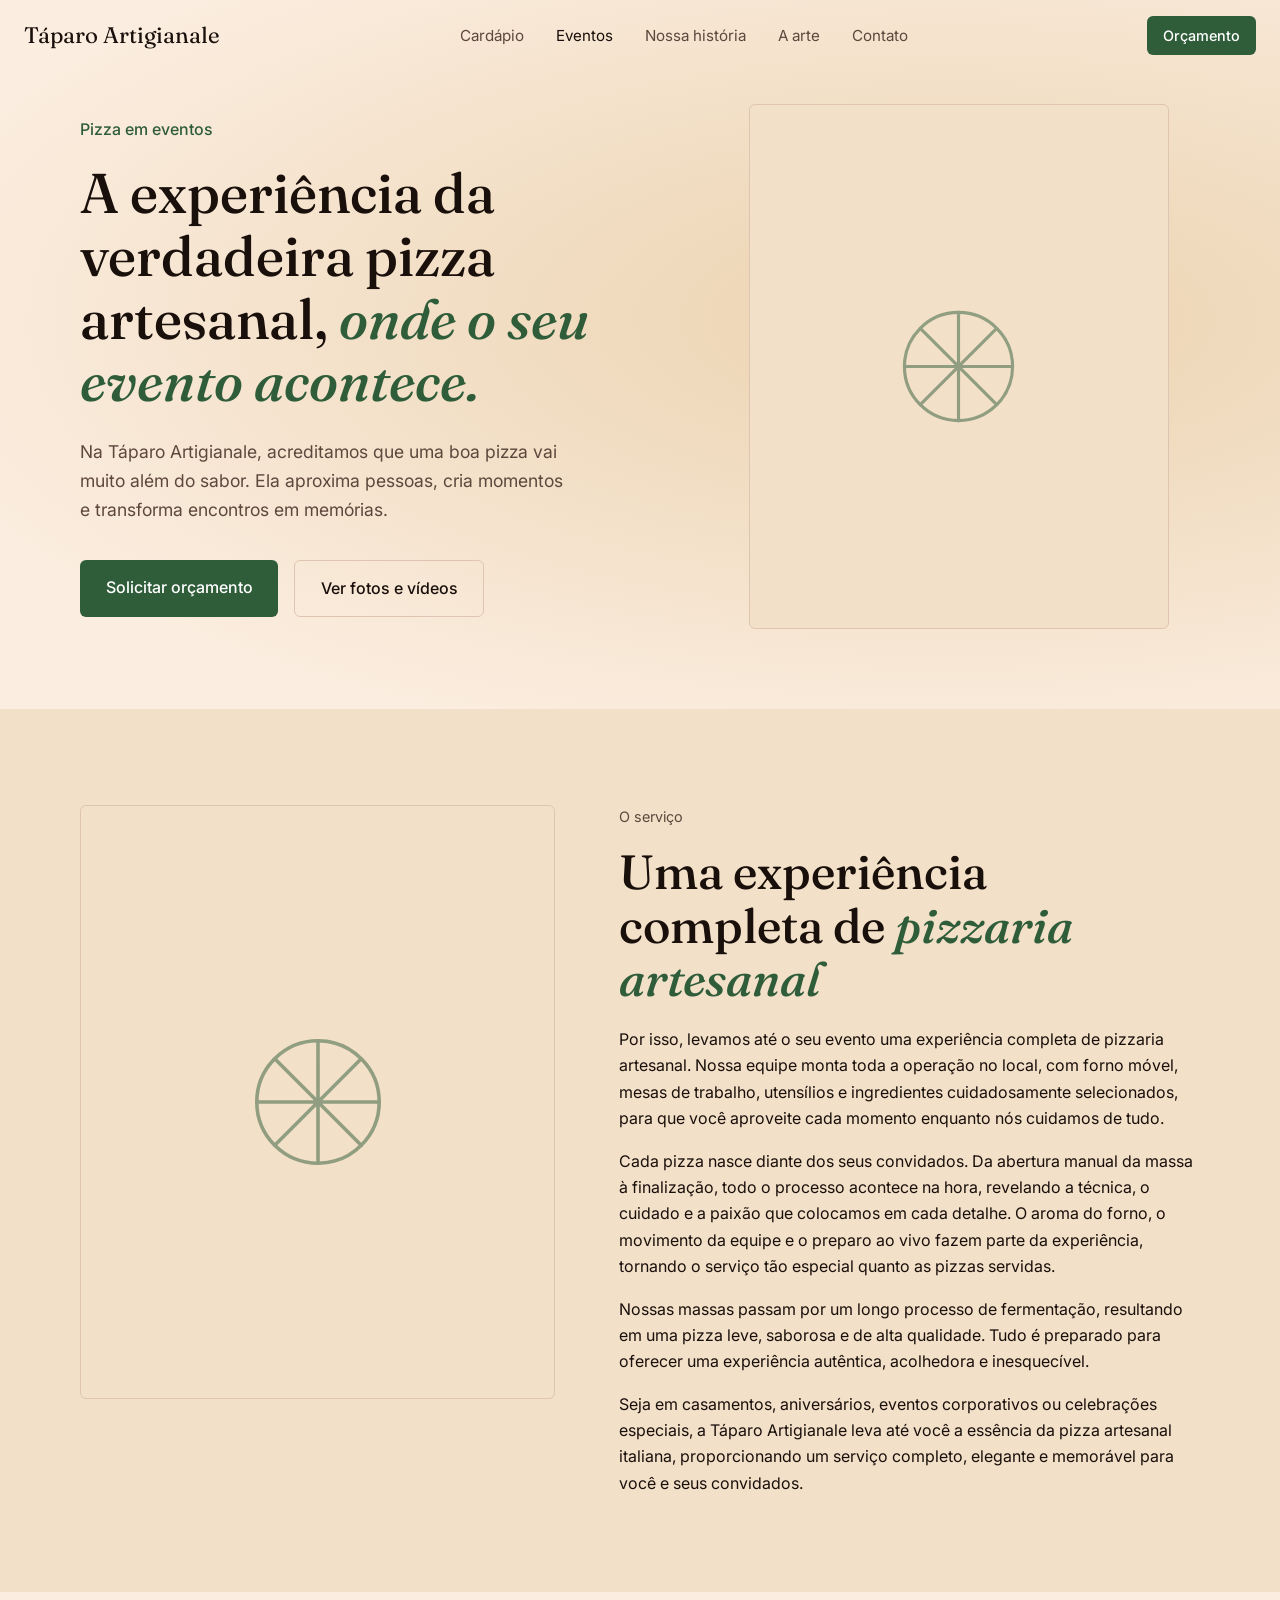
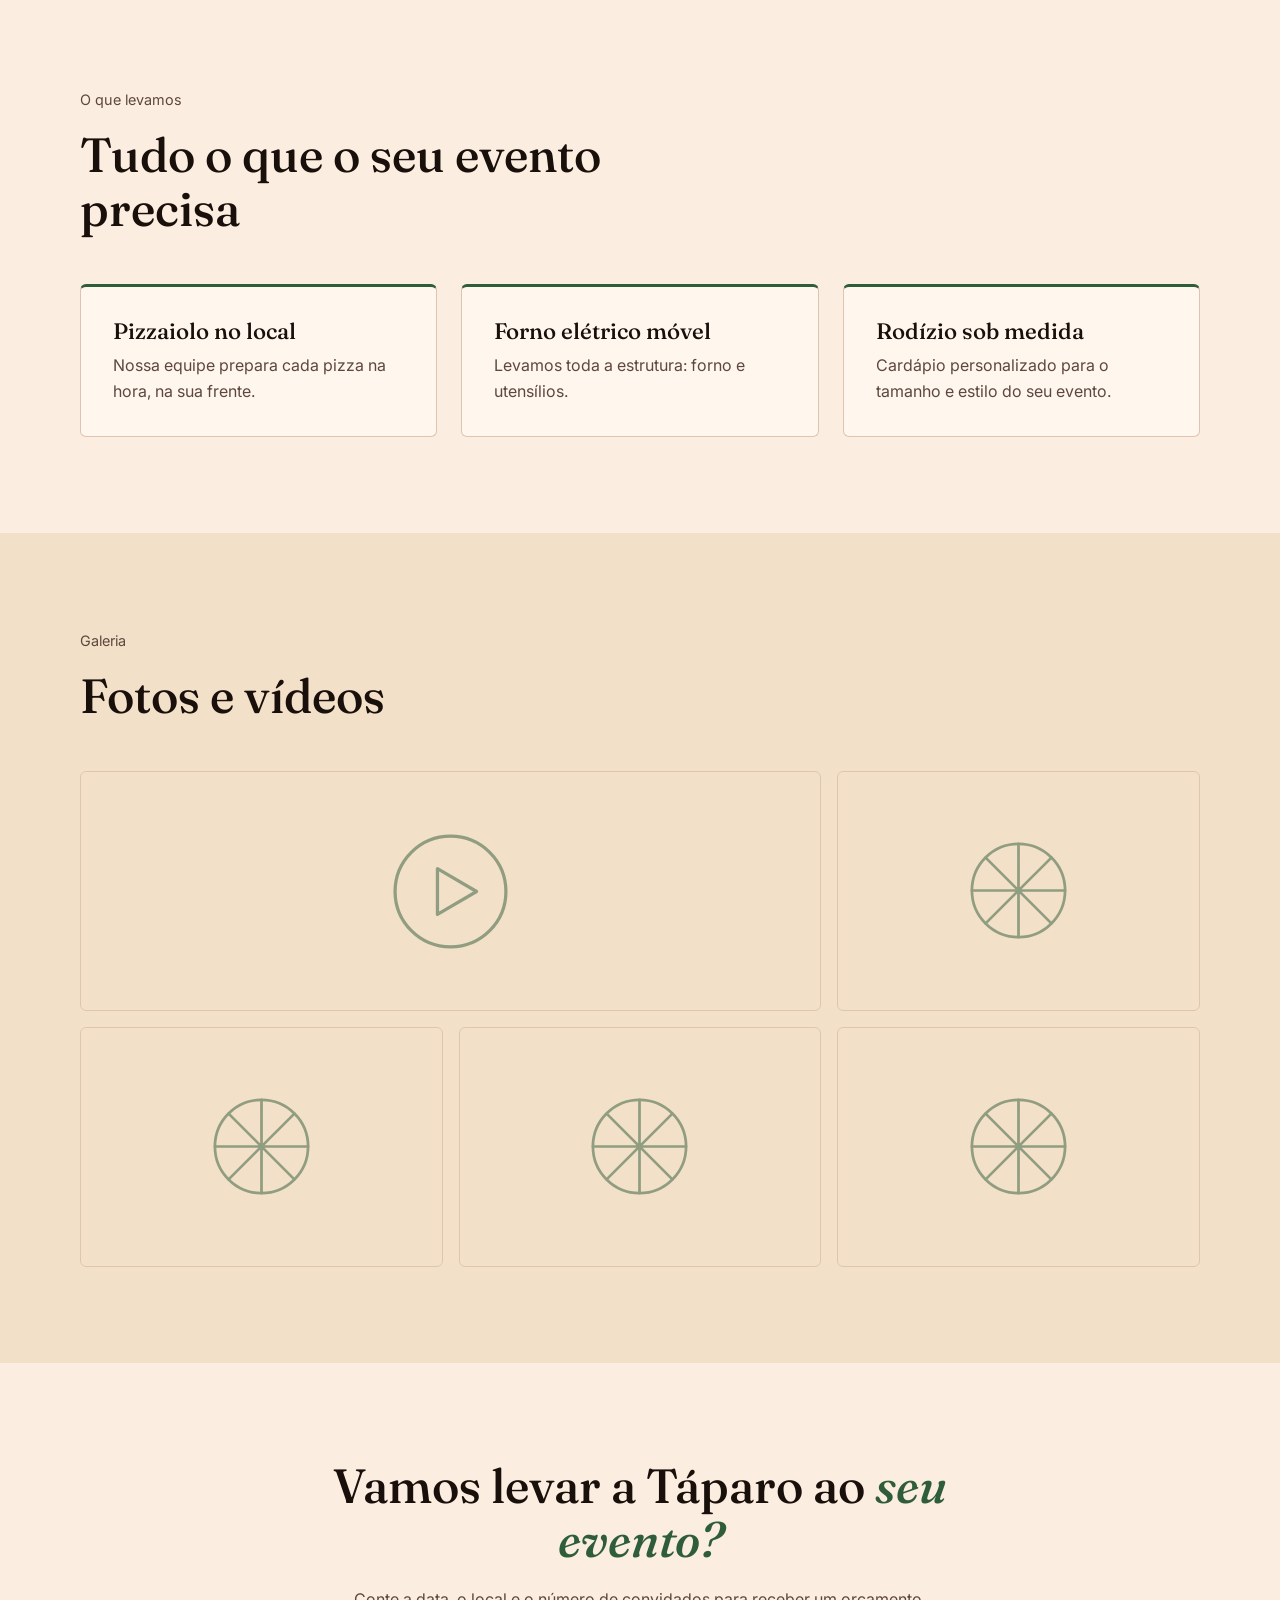
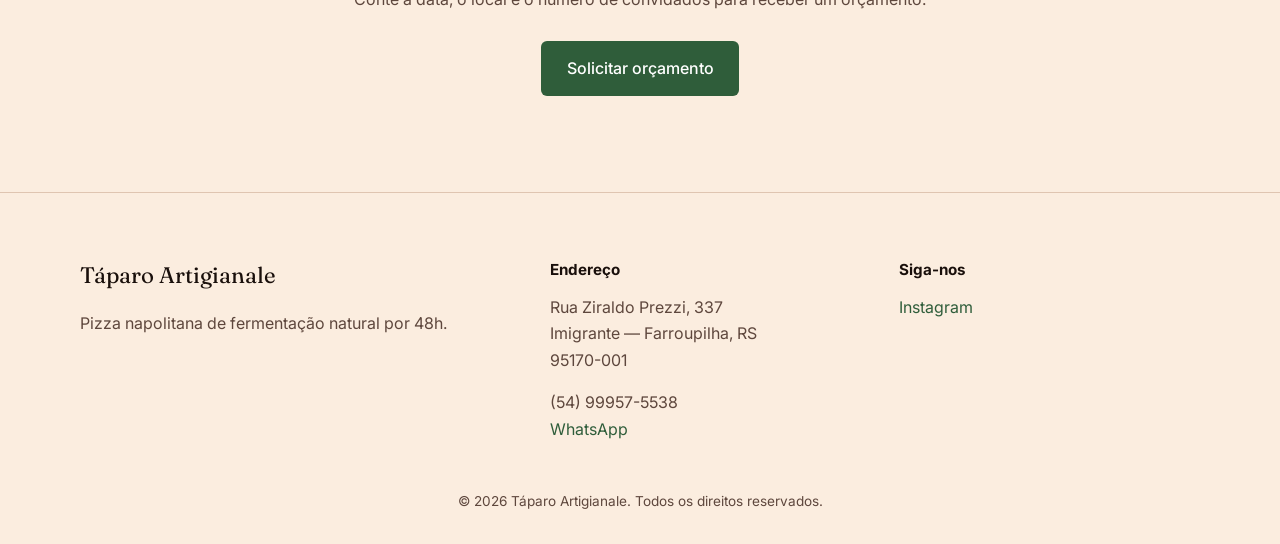
==== eventos.html @ 4afd7d3b "commit2" ====
<!DOCTYPE html>
<html lang="pt-BR">
<head>
  <meta charset="UTF-8">
  <meta name="viewport" content="width=device-width, initial-scale=1">
  <title>Pizza em eventos — Táparo Artigianale</title>
  <meta name="description" content="Pizza artesanal de longa fermentação no seu evento: pizzaiolo no local, forno elétrico móvel e rodízio sob medida.">
  <link rel="preconnect" href="https://fonts.googleapis.com">
  <link rel="preconnect" href="https://fonts.gstatic.com" crossorigin>
  <link href="https://fonts.googleapis.com/css2?family=Fraunces:ital,opsz,wght@0,9..144,500;1,9..144,500&family=Inter:wght@400;500;600&display=swap" rel="stylesheet">
  <link rel="stylesheet" href="style.css">
</head>
<body>

  <!-- ============ HEADER ============ -->
  <header class="header" id="header">
    <a href="index.html" class="logo" data-brand="name">Táparo Artigianale</a>

    <nav class="nav" id="nav" aria-label="Principal">
      <a href="index.html#cardapio">Cardápio</a>
      <a href="eventos.html" aria-current="page">Eventos</a>
      <a href="index.html#sobre">Nossa história</a>
      <a href="index.html#arte">A arte</a>
      <a href="#contato">Contato</a>
    </nav>

    <div class="header-actions">
      <a class="btn btn-primary btn-sm" href="#" data-whatsapp="event">Orçamento</a>
      <button class="burger" id="burger" aria-label="Abrir menu" aria-expanded="false">
        <span></span><span></span>
      </button>
    </div>
  </header>

  <main id="top">

    <!-- ============ TOPO DA PÁGINA ============ -->
    <section class="hero hero--compact">
      <div class="hero-content">
        <div class="hero-copy">
          <p class="hero-tag">Pizza em eventos</p>
          <h1>A experiência da verdadeira pizza artesanal, <em>onde o seu evento acontece.</em></h1>
          <p class="hero-text">Na Táparo Artigianale, acreditamos que uma boa pizza vai muito além do sabor. Ela aproxima pessoas, cria momentos e transforma encontros em memórias.</p>
          <div class="hero-buttons">
            <a class="btn btn-primary" href="#" data-whatsapp="event">Solicitar orçamento</a>
            <a class="btn btn-ghost" href="#galeria">Ver fotos e vídeos</a>
          </div>
        </div>

        <!-- FOTO DE CAPA: img/eventos/capa.jpg -->
        <figure class="photo photo--tall">
          <img src="img/eventos/capa.jpg" alt="Equipe da Táparo preparando pizzas em um evento" loading="lazy">
        </figure>
      </div>
    </section>

    <!-- ============ O SERVIÇO ============ -->
    <section class="section section--sand" id="servico">
      <div class="container split split--reverse split--top">
        <!-- FOTO: img/eventos/pizzaiolo.jpg -->
        <figure class="photo photo--tall sticky reveal">
          <img src="img/eventos/pizzaiolo.jpg" alt="Pizzaiolo abrindo a massa à mão diante dos convidados" loading="lazy">
        </figure>

        <div class="prose reveal">
          <p class="eyebrow">O serviço</p>
          <h2>Uma experiência completa de <em>pizzaria artesanal</em></h2>
          <p>Por isso, levamos até o seu evento uma experiência completa de pizzaria artesanal. Nossa equipe monta toda a operação no local, com forno móvel, mesas de trabalho, utensílios e ingredientes cuidadosamente selecionados, para que você aproveite cada momento enquanto nós cuidamos de tudo.</p>
          <p>Cada pizza nasce diante dos seus convidados. Da abertura manual da massa à finalização, todo o processo acontece na hora, revelando a técnica, o cuidado e a paixão que colocamos em cada detalhe. O aroma do forno, o movimento da equipe e o preparo ao vivo fazem parte da experiência, tornando o serviço tão especial quanto as pizzas servidas.</p>
          <p>Nossas massas passam por um longo processo de fermentação, resultando em uma pizza leve, saborosa e de alta qualidade. Tudo é preparado para oferecer uma experiência autêntica, acolhedora e inesquecível.</p>
          <p>Seja em casamentos, aniversários, eventos corporativos ou celebrações especiais, a Táparo Artigianale leva até você a essência da pizza artesanal italiana, proporcionando um serviço completo, elegante e memorável para você e seus convidados.</p>
        </div>
      </div>
    </section>

    <!-- ============ O QUE LEVAMOS ============ -->
    <section class="section">
      <div class="container">
        <header class="section-head reveal">
          <p class="eyebrow">O que levamos</p>
          <h2>Tudo o que o seu evento precisa</h2>
        </header>

        <div class="cards">
          <article class="card reveal">
            <h3>Pizzaiolo no local</h3>
            <p>Nossa equipe prepara cada pizza na hora, na sua frente.</p>
          </article>
          <article class="card reveal">
            <h3>Forno elétrico móvel</h3>
            <p>Levamos toda a estrutura: forno e utensílios.</p>
          </article>
          <article class="card reveal">
            <h3>Rodízio sob medida</h3>
            <p>Cardápio personalizado para o tamanho e estilo do seu evento.</p>
          </article>
        </div>
      </div>
    </section>

    <!-- ============ GALERIA (fotos e vídeos vêm do config.js → EVENT_MEDIA) ============ -->
    <section class="section section--sand" id="galeria">
      <div class="container">
        <header class="section-head">
          <p class="eyebrow">Galeria</p>
          <h2>Fotos e vídeos</h2>
        </header>

        <div class="gallery" id="eventGallery"></div>
      </div>
    </section>

    <!-- ============ CHAMADA FINAL ============ -->
    <section class="section">
      <div class="container cta-box reveal">
        <h2>Vamos levar a Táparo ao <em>seu evento?</em></h2>
        <p class="muted">Conte a data, o local e o número de convidados para receber um orçamento.</p>
        <a class="btn btn-primary" href="#" data-whatsapp="event">Solicitar orçamento</a>
      </div>
    </section>
  </main>

  <!-- ============ RODAPÉ (dados vêm do config.js) ============ -->
  <footer class="footer" id="contato">
    <div class="container footer-grid">
      <div>
        <p class="logo" data-brand="name"></p>
        <p class="muted" data-brand="slogan"></p>
      </div>
      <div>
        <h4>Endereço</h4>
        <p class="muted pre-line" data-brand="address"></p>
        <p class="muted" data-brand="phone"></p>
        <a href="#" data-whatsapp="contact">WhatsApp</a>
      </div>
      <div>
        <h4>Siga-nos</h4>
        <a data-brand-href="instagram" target="_blank" rel="noopener">Instagram</a>
      </div>
    </div>
    <p class="copyright">© 2026 Táparo Artigianale. Todos os direitos reservados.</p>
  </footer>

  <script src="config.js"></script>
  <script src="script.js"></script>
</body>
</html>
---- style.css ----
/* =========================================================
   style.css
   Índice: 1 Cores e medidas · 2 Base · 3 Botões · 4 Header
           5 Hero e massa · 6 Faixa de diferenciais · 7 Fotos
           8 Seções · 9 Cardápio · 10 Rodapé · 11 Carrinho
           12 Animações · 13 Responsivo · 14 Textos longos, cards e eventos
   ========================================================= */

/* ---------- 1. CORES E MEDIDAS (edite aqui) ---------- */
:root {
  /* Bege */
  --bg:         #fbeddf;               /* fundo principal */
  --sand:       #f3e0c8;               /* seções alternadas */
  --sand-deep:  #ecd3b0;               /* brilho do hero */
  --surface:    #fff7ee;               /* cards e campos */
  --line:       oklch(84% 0.04 60);    /* bordas */

  /* Verde */
  --green:      #2f5d3a;               /* cor principal (botões, destaques) */
  --green-dark: #234529;               /* hover */
  --green-soft: color-mix(in oklch, var(--green) 14%, transparent);
  --on-green:   #ffffff;               /* texto sobre o verde */

  /* Texto */
  --text:       oklch(18% 0.02 40);
  --muted:      oklch(42% 0.035 45);

  /* Aviso de campo inválido (tom âmbar, sem vermelho) */
  --alert:      #a2651b;

  /* Massa do hero */
  --dough-light: #fff6e3;
  --dough-dark:  #ecce9c;
  --dough-edge:  #d3b07c;

  /* Tipografia */
  --font-display: "Fraunces", Georgia, serif;
  --font-body:    "Inter", system-ui, sans-serif;

  /* Medidas */
  --radius: 6px;
  --container: 1120px;
  --header-h: 72px;
  --shadow: 0 6px 20px color-mix(in oklch, var(--text) 25%, transparent);

  /* Ícone mostrado quando a foto ainda não existe */
  --photo-placeholder: url("data:image/svg+xml,%3Csvg xmlns='http://www.w3.org/2000/svg' viewBox='0 0 100 100' fill='none' stroke='%232f5d3a' stroke-width='2' stroke-linecap='round' opacity='.5'%3E%3Ccircle cx='50' cy='50' r='34'/%3E%3Cpath d='M50 16v68M16 50h68M26 26l48 48M74 26L26 74'/%3E%3C/svg%3E");
  --video-placeholder: url("data:image/svg+xml,%3Csvg xmlns='http://www.w3.org/2000/svg' viewBox='0 0 100 100' fill='none' stroke='%232f5d3a' stroke-width='2' stroke-linejoin='round' opacity='.5'%3E%3Ccircle cx='50' cy='50' r='34'/%3E%3Cpath d='M42 36l24 14-24 14z'/%3E%3C/svg%3E");
}

/* ---------- 2. BASE ---------- */
*, *::before, *::after { box-sizing: border-box; margin: 0; padding: 0; }
html { scroll-behavior: smooth; scroll-padding-top: var(--header-h); }
body { font-family: var(--font-body); background: var(--bg); color: var(--text); line-height: 1.65; -webkit-font-smoothing: antialiased; }
a { color: inherit; text-decoration: none; }
button { font: inherit; color: inherit; background: none; border: 0; cursor: pointer; }
ul, ol { list-style: none; }
:focus-visible { outline: 2px solid var(--green); outline-offset: 3px; }
[hidden] { display: none !important; }

h1, h2, h3 { font-family: var(--font-display); font-weight: 500; line-height: 1.12; }
h1 { font-size: clamp(2.4rem, 5.2vw, 4.3rem); }
h2 { font-size: clamp(2rem, 4vw, 3rem); margin-bottom: 1.25rem; }
h3 { font-size: 1.4rem; margin-bottom: .5rem; }
h4 { font-size: .95rem; margin-bottom: .75rem; }
em { color: var(--green); font-style: italic; }
p + p { margin-top: 1rem; }

.container { width: min(100% - 2.5rem, var(--container)); margin-inline: auto; }
.muted { color: var(--muted); }
.pre-line { white-space: pre-line; }
.eyebrow { color: var(--muted); font-size: .9rem; margin-bottom: 1rem; }

.section { padding: 6rem 0; }
.section--sand { background: var(--sand); }
.section-head { max-width: 640px; margin-bottom: 3rem; }
.section-head > p:last-child { color: var(--muted); }

/* ---------- 3. BOTÕES ---------- */
.btn { display: inline-block; padding: .9rem 1.6rem; border-radius: var(--radius); font-weight: 500; transition: background .2s, border-color .2s; }
.btn-primary { background: var(--green); color: var(--on-green); }
.btn-primary:hover { background: var(--green-dark); }
.btn-primary:disabled { opacity: .4; cursor: not-allowed; }
.btn-ghost { border: 1px solid var(--line); }
.btn-ghost:hover { border-color: var(--text); }

.cart-count {
  display: inline-grid; place-items: center; min-width: 1.4rem; height: 1.4rem; padding: 0 .3rem;
  border-radius: 99px; background: var(--green); color: var(--on-green); font-size: .75rem;
}
.cart-count--light { background: var(--on-green); color: var(--green); }

/* ---------- 4. HEADER ---------- */
.header {
  position: fixed; inset: 0 0 auto 0; height: var(--header-h); z-index: 50;
  display: flex; align-items: center; justify-content: space-between; padding: 0 1.5rem;
  border-bottom: 1px solid transparent; transition: background .3s, border-color .3s;
}
.header.scrolled { background: color-mix(in oklch, var(--bg) 92%, transparent); backdrop-filter: blur(8px); border-color: var(--line); }
.logo { font-family: var(--font-display); font-size: 1.4rem; }
.nav { display: flex; gap: 2rem; }
.nav a { font-size: .95rem; color: var(--muted); transition: color .2s; }
.nav a:hover { color: var(--text); }
.header-actions { display: flex; align-items: center; gap: 1rem; }
.cart-btn { display: flex; align-items: center; gap: .5rem; padding: .5rem 1rem; border: 1px solid var(--line); border-radius: var(--radius); font-size: .9rem; }

.burger { display: none; position: relative; width: 32px; height: 32px; }
.burger span { position: absolute; left: 4px; right: 4px; height: 2px; background: var(--text); transition: transform .25s, top .25s; }
.burger span:first-child { top: 11px; }
.burger span:last-child  { top: 19px; }
.burger[aria-expanded="true"] span:first-child { top: 15px; transform: rotate(45deg); }
.burger[aria-expanded="true"] span:last-child  { top: 15px; transform: rotate(-45deg); }

/* ---------- 5. HERO E MASSA ---------- */
.hero {
  min-height: 88svh; display: flex; align-items: center;
  padding: calc(var(--header-h) + 2rem) 0 3rem;
  background: radial-gradient(ellipse at 74% 45%, var(--sand-deep) 0%, var(--sand) 42%, var(--bg) 80%);
}
.hero-content { width: min(100% - 2.5rem, var(--container)); margin-inline: auto; display: grid; grid-template-columns: 1.1fr .9fr; gap: 3rem; align-items: center; }
.hero-tag { color: var(--green); font-weight: 500; margin-bottom: 1.25rem; }
.hero h1 { max-width: 16ch; }
.hero-text { max-width: 44ch; color: var(--muted); margin: 1.5rem 0 2.25rem; font-size: 1.1rem; }
.hero-buttons { display: flex; flex-wrap: wrap; gap: 1rem; }

.dough { position: relative; width: min(100%, 380px); justify-self: center; cursor: pointer; }
.dough svg { display: block; width: 100%; }
.ring-track, .ring-progress { fill: none; stroke-width: 3; }
.ring-track { stroke: var(--line); }
.ring-progress { stroke: var(--green); stroke-linecap: round; transform: rotate(-90deg); transform-origin: 160px 160px; }
.dough-body { transform-origin: 160px 160px; }
.dough-shape { stroke: var(--dough-edge); stroke-width: 2; }
.dough-shine { fill: #fff; opacity: .35; }
.bubble { fill: rgba(255,255,255,.55); stroke: var(--dough-edge); stroke-width: 1.2; }
.dough-clock { position: absolute; inset: 0 0 2rem; display: grid; place-content: center; text-align: center; pointer-events: none; }
.dough-clock span { font-family: var(--font-display); font-size: clamp(3.4rem, 8vw, 4.8rem); line-height: 1; }
.dough-clock small { color: var(--muted); font-size: .95rem; }
.dough figcaption { min-height: 1.6em; margin-top: .75rem; text-align: center; color: var(--muted); }

/* ---------- 6. FAIXA DE DIFERENCIAIS ---------- */
.facts { border-block: 1px solid var(--line); padding: 1.75rem 0; }
.facts-grid { display: grid; grid-template-columns: repeat(3, 1fr); gap: 1.5rem; }
.facts strong { display: block; font-family: var(--font-display); font-size: 1.7rem; font-weight: 500; }
.facts span { color: var(--muted); font-size: .95rem; }

/* ---------- 7. FOTOS (com espaço reservado) ----------
   Uso: <figure class="photo photo--square"><img src="..." alt="..."></figure>
   Se a imagem não carregar, o JS adiciona .is-broken e o ícone aparece. */
.photo {
  position: relative; overflow: hidden; border-radius: var(--radius); border: 1px solid var(--line);
  background: var(--sand) var(--photo-placeholder) center / 38% no-repeat;
}
.photo img { display: block; width: 100%; height: 100%; object-fit: cover; }
.photo .is-broken { display: none; }
.photo :is(video, iframe) { display: block; width: 100%; height: 100%; object-fit: cover; border: 0; }
.photo--square { aspect-ratio: 1; }
.photo--tall   { aspect-ratio: 4 / 5; }

/* ---------- 8. SEÇÕES ---------- */
.split { display: grid; grid-template-columns: 1.1fr .9fr; gap: 4rem; align-items: center; }
.split--reverse { grid-template-columns: .9fr 1.1fr; }

.feature-list { display: grid; gap: 1rem; margin: 2rem 0; }
.feature-list li { padding-left: 1rem; border-left: 2px solid var(--green); }
.feature-list strong { display: block; font-weight: 600; }
.feature-list span { color: var(--muted); font-size: .95rem; }

.steps { display: grid; grid-template-columns: repeat(4, 1fr); gap: 1.5rem; }
.steps li { padding-top: 1.1rem; border-top: 2px solid var(--green); }
.steps li:last-child { border-top-color: var(--green-dark); }
.steps time { display: block; margin-bottom: .75rem; font-family: var(--font-display); font-size: 2.2rem; line-height: 1; color: var(--green); }
.steps p { color: var(--muted); font-size: .95rem; }

/* ---------- 9. CARDÁPIO ---------- */
.menu-grid { display: grid; grid-template-columns: repeat(auto-fill, minmax(240px, 1fr)); gap: 1.25rem; }
.menu-item { position: relative; display: flex; flex-direction: column; overflow: hidden; background: var(--surface); border: 1px solid var(--line); border-radius: var(--radius); }
.menu-item .photo { border: 0; border-radius: 0; }
.badge { position: absolute; top: .75rem; left: .75rem; z-index: 1; padding: .2rem .65rem; border-radius: 99px; background: var(--surface); border: 1px solid var(--line); color: var(--green-dark); font-size: .78rem; font-weight: 500; }
.menu-info { display: flex; flex-direction: column; gap: .4rem; flex: 1; padding: 1.25rem 1.5rem 1.5rem; }
.menu-info h3 { margin: 0; font-size: 1.25rem; }
.menu-info p { flex: 1; color: var(--muted); font-size: .9rem; }
.price { font-weight: 600; }
.add-btn { margin-top: .75rem; padding: .7rem; border-radius: var(--radius); background: var(--green); color: var(--on-green); font-weight: 500; transition: background .2s; }
.add-btn:hover { background: var(--green-dark); }
.menu-cta { display: flex; justify-content: center; margin-top: 2.5rem; }
.menu-cta .btn { display: inline-flex; align-items: center; gap: .6rem; }

/* item voando até o carrinho */
.fly { position: fixed; z-index: 200; pointer-events: none; border-radius: 50%; box-shadow: var(--shadow); }

/* ---------- 10. RODAPÉ ---------- */
.footer { padding: 4rem 0 2rem; border-top: 1px solid var(--line); }
.footer-grid { display: grid; grid-template-columns: 1.4fr 1fr 1fr; gap: 3rem; }
.footer a:not(.logo) { color: var(--green); }
.footer a:not(.logo):hover { text-decoration: underline; }
.copyright { margin-top: 3rem; text-align: center; color: var(--muted); font-size: .85rem; }

/* ---------- 11. CARRINHO ---------- */
.overlay { position: fixed; inset: 0; z-index: 90; background: color-mix(in oklch, var(--text) 45%, transparent); opacity: 0; pointer-events: none; transition: opacity .3s; }
.overlay.open { opacity: 1; pointer-events: auto; }

.drawer { position: fixed; top: 0; right: 0; z-index: 100; display: flex; flex-direction: column; width: min(100%, 420px); height: 100%; background: var(--bg); border-left: 1px solid var(--line); transform: translateX(100%); transition: transform .35s ease; }
.drawer.open { transform: none; }
.drawer-head { display: flex; align-items: center; justify-content: space-between; padding: 1.25rem 1.5rem; border-bottom: 1px solid var(--line); }
.drawer-head h2 { margin: 0; font-size: 1.4rem; }
.drawer-head button { font-size: 1.8rem; line-height: 1; }
.drawer-form { display: flex; flex-direction: column; flex: 1; min-height: 0; }
.drawer-body { flex: 1; overflow-y: auto; padding: 1.5rem; }
.drawer-foot { display: grid; gap: 1rem; padding: 1.5rem; border-top: 1px solid var(--line); }
.total { display: flex; justify-content: space-between; }

.empty { padding-top: 3rem; text-align: center; color: var(--muted); }
.empty strong { display: block; margin-bottom: .25rem; color: var(--text); }

.cart-row { display: grid; grid-template-columns: 1fr auto; gap: .25rem 1rem; margin-bottom: 1rem; padding-bottom: 1rem; border-bottom: 1px solid var(--line); }
.qty { grid-column: 1 / -1; display: flex; align-items: center; gap: .6rem; }
.qty button { width: 28px; height: 28px; border: 1px solid var(--line); border-radius: 50%; }
.qty button:hover { border-color: var(--text); }

/* formulário */
.field-group { display: grid; gap: 1rem; margin-top: 1.5rem; border: 0; }
.field-group legend { margin-bottom: .75rem; font-family: var(--font-display); font-size: 1.2rem; }
.field { display: grid; gap: .4rem; }
.field > span { font-size: .85rem; color: var(--muted); }
.field :is(input, textarea, select) { width: 100%; padding: .75rem .9rem; font: inherit; color: var(--text); background: var(--surface); border: 1px solid var(--line); border-radius: var(--radius); }
.field textarea { resize: vertical; }
.field :is(input, textarea, select):focus { border-color: var(--green); outline: none; }
.field :is(input, textarea, select):user-invalid { border-color: var(--alert); }

.choice { display: grid; grid-template-columns: 1fr 1fr; gap: .75rem; }
.choice label { position: relative; }
.choice input { position: absolute; inset: 0; opacity: 0; cursor: pointer; }
.choice span { display: block; padding: .75rem; text-align: center; background: var(--surface); border: 1px solid var(--line); border-radius: var(--radius); transition: background .2s, border-color .2s; }
.choice input:checked + span { border-color: var(--green); background: var(--green-soft); }
.choice input:focus-visible + span { outline: 2px solid var(--green); outline-offset: 2px; }

/* ---------- 12. ANIMAÇÕES ---------- */
.hero-copy > * { animation: rise .8s ease both; }
.hero-copy > :nth-child(2) { animation-delay: .1s; }
.hero-copy > :nth-child(3) { animation-delay: .2s; }
.hero-copy > :nth-child(4) { animation-delay: .3s; }
@keyframes rise { from { opacity: 0; transform: translateY(18px); } }

.reveal { opacity: 0; transform: translateY(16px); transition: opacity .6s, transform .6s; }
.reveal.visible { opacity: 1; transform: none; }

@media (prefers-reduced-motion: reduce) {
  *, *::before, *::after { animation: none !important; transition: none !important; scroll-behavior: auto !important; }
  .reveal { opacity: 1; transform: none; }
}

/* ---------- 13. RESPONSIVO ---------- */
@media (max-width: 860px) {
  .section { padding: 4rem 0; }
  .burger { display: block; }
  .nav { position: fixed; top: var(--header-h); left: 0; right: 0; z-index: -1; flex-direction: column; gap: 0; background: var(--bg); border-bottom: 1px solid var(--line); transform: translateY(-120%); transition: transform .3s; }
  .nav.open { transform: none; }
  .nav a { padding: 1rem 1.5rem; border-top: 1px solid var(--line); }

  .hero { min-height: auto; }
  .hero-content, .split, .split--reverse, .footer-grid { grid-template-columns: 1fr; gap: 2rem; }
  .dough { width: min(80%, 300px); }
  .split--reverse .photo { order: 2; }

  .steps { grid-template-columns: 1fr; }
  .steps li { padding: 0 0 0 1.1rem; border-top: 0; border-left: 2px solid var(--green); }
  .steps li:last-child { border-left-color: var(--green-dark); }
}
@media (max-width: 600px) {
  .facts-grid { grid-template-columns: 1fr; gap: 1rem; }
}

/* ---------- 14. TEXTOS LONGOS, CARDS E PÁGINA DE EVENTOS ---------- */
.split--top { align-items: start; }
.sticky { position: sticky; top: calc(var(--header-h) + 2rem); }
.prose p { max-width: 62ch; }
.lead { font-size: 1.25rem; }
.pullquote { max-width: 56ch; margin-top: 2rem; padding-left: 1.25rem; border-left: 2px solid var(--green); font-family: var(--font-display); font-size: 1.4rem; line-height: 1.4; }

.cards { display: grid; grid-template-columns: repeat(3, 1fr); gap: 1.5rem; }
.card { padding: 2rem; background: var(--surface); border: 1px solid var(--line); border-top: 3px solid var(--green); border-radius: var(--radius); }
.card p { color: var(--muted); }

.cta-strip { padding: 3.5rem 0; }
.cta-strip .container { display: flex; flex-wrap: wrap; align-items: center; justify-content: space-between; gap: 1.5rem; }
.cta-strip h2 { margin: 0; }
.cta-box { max-width: 640px; text-align: center; }
.cta-box .btn { margin-top: 1.75rem; }

.btn-sm { padding: .5rem 1rem; font-size: .9rem; }
.nav a[aria-current="page"] { color: var(--text); }

/* página de eventos */
.hero--compact { min-height: auto; padding-bottom: 5rem; }
.hero--compact h1 { max-width: 20ch; font-size: clamp(2.1rem, 4.4vw, 3.5rem); }
.hero--compact .photo { max-width: 420px; justify-self: center; width: 100%; }

/* galeria: células de altura fixa; vídeos ocupam duas colunas */
.gallery { display: grid; grid-template-columns: repeat(3, 1fr); grid-auto-rows: 240px; grid-auto-flow: dense; gap: 1rem; }
.gallery .photo { height: 100%; }
.media-wide { grid-column: span 2; }
.photo--video { background: var(--sand) var(--video-placeholder) center / 22% no-repeat; }

@media (max-width: 860px) {
  .cards { grid-template-columns: 1fr; }
  .sticky { position: static; }
  .cta-strip .container { flex-direction: column; align-items: flex-start; }
  .gallery { grid-template-columns: repeat(2, 1fr); grid-auto-rows: 190px; }
  .hero--compact { padding-bottom: 3rem; }
}
@media (max-width: 600px) {
  .gallery { grid-template-columns: 1fr; grid-auto-rows: 220px; }
  .media-wide { grid-column: auto; }
}
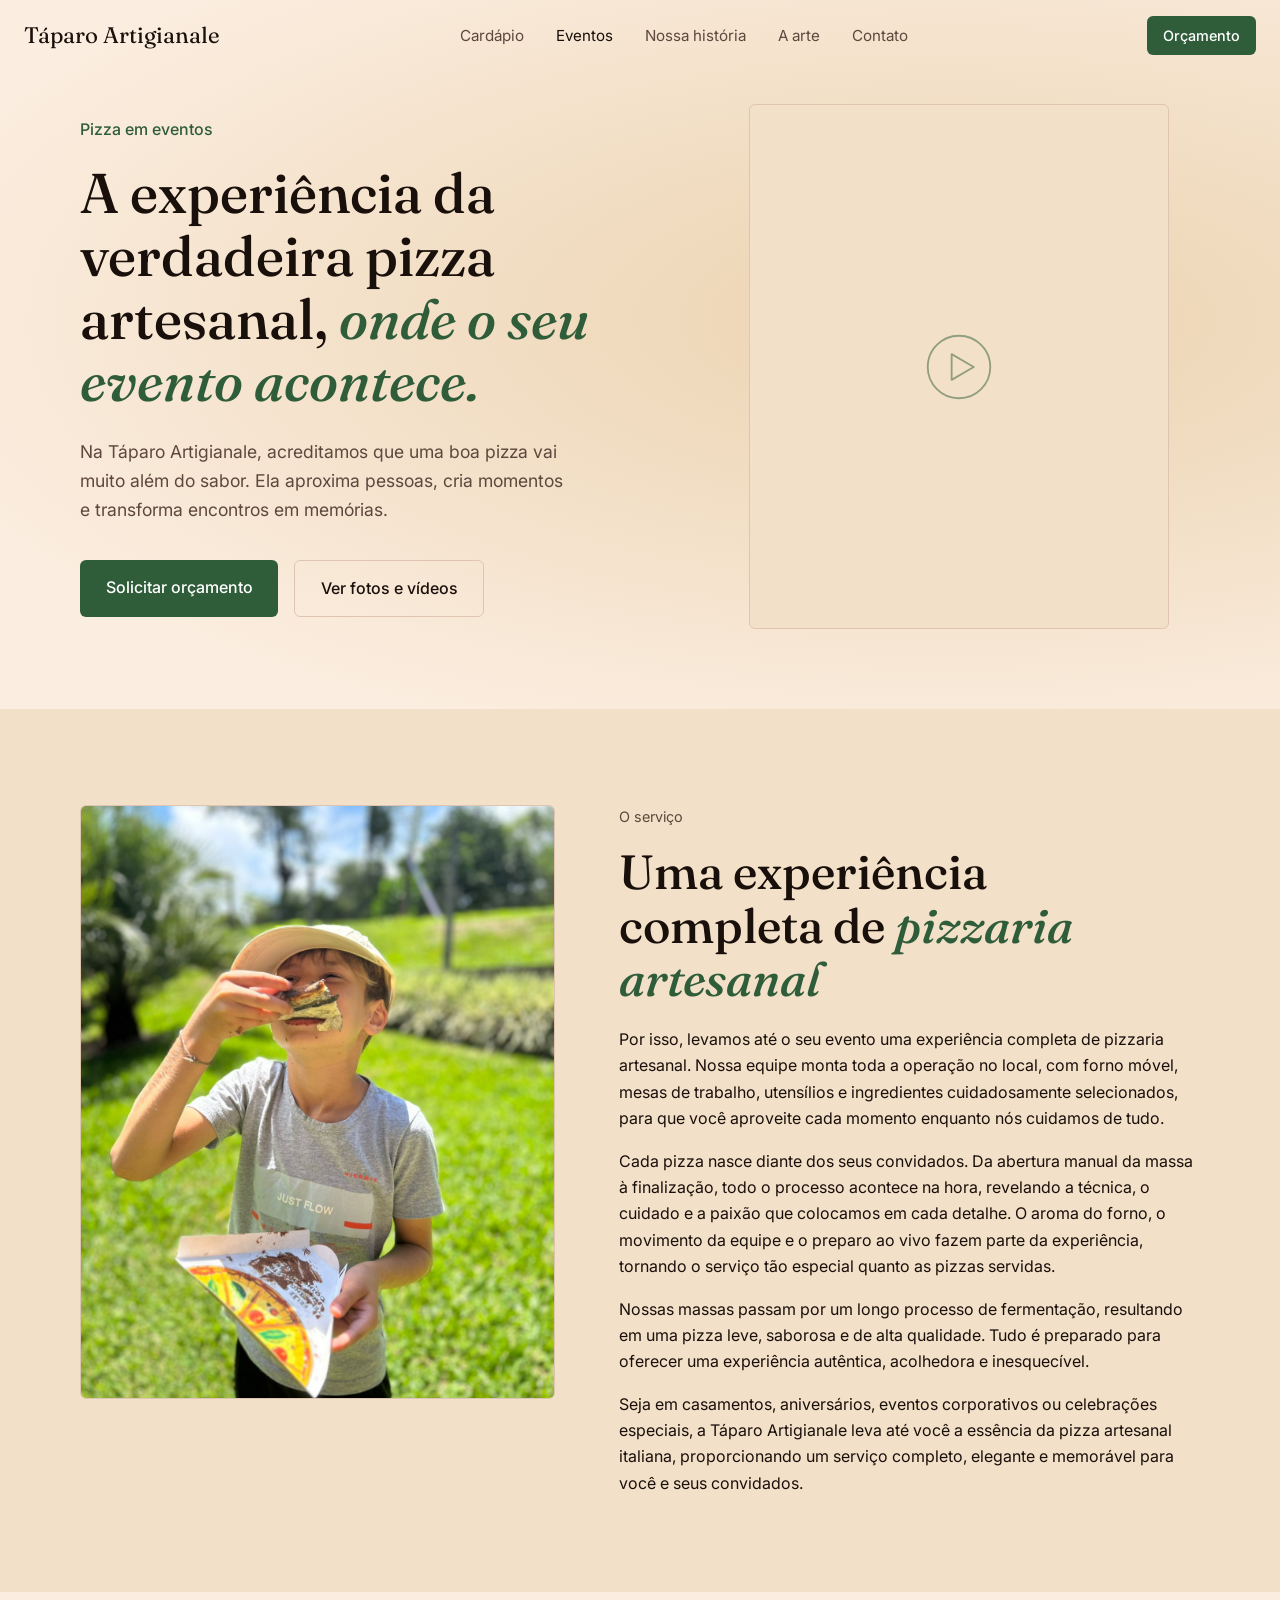
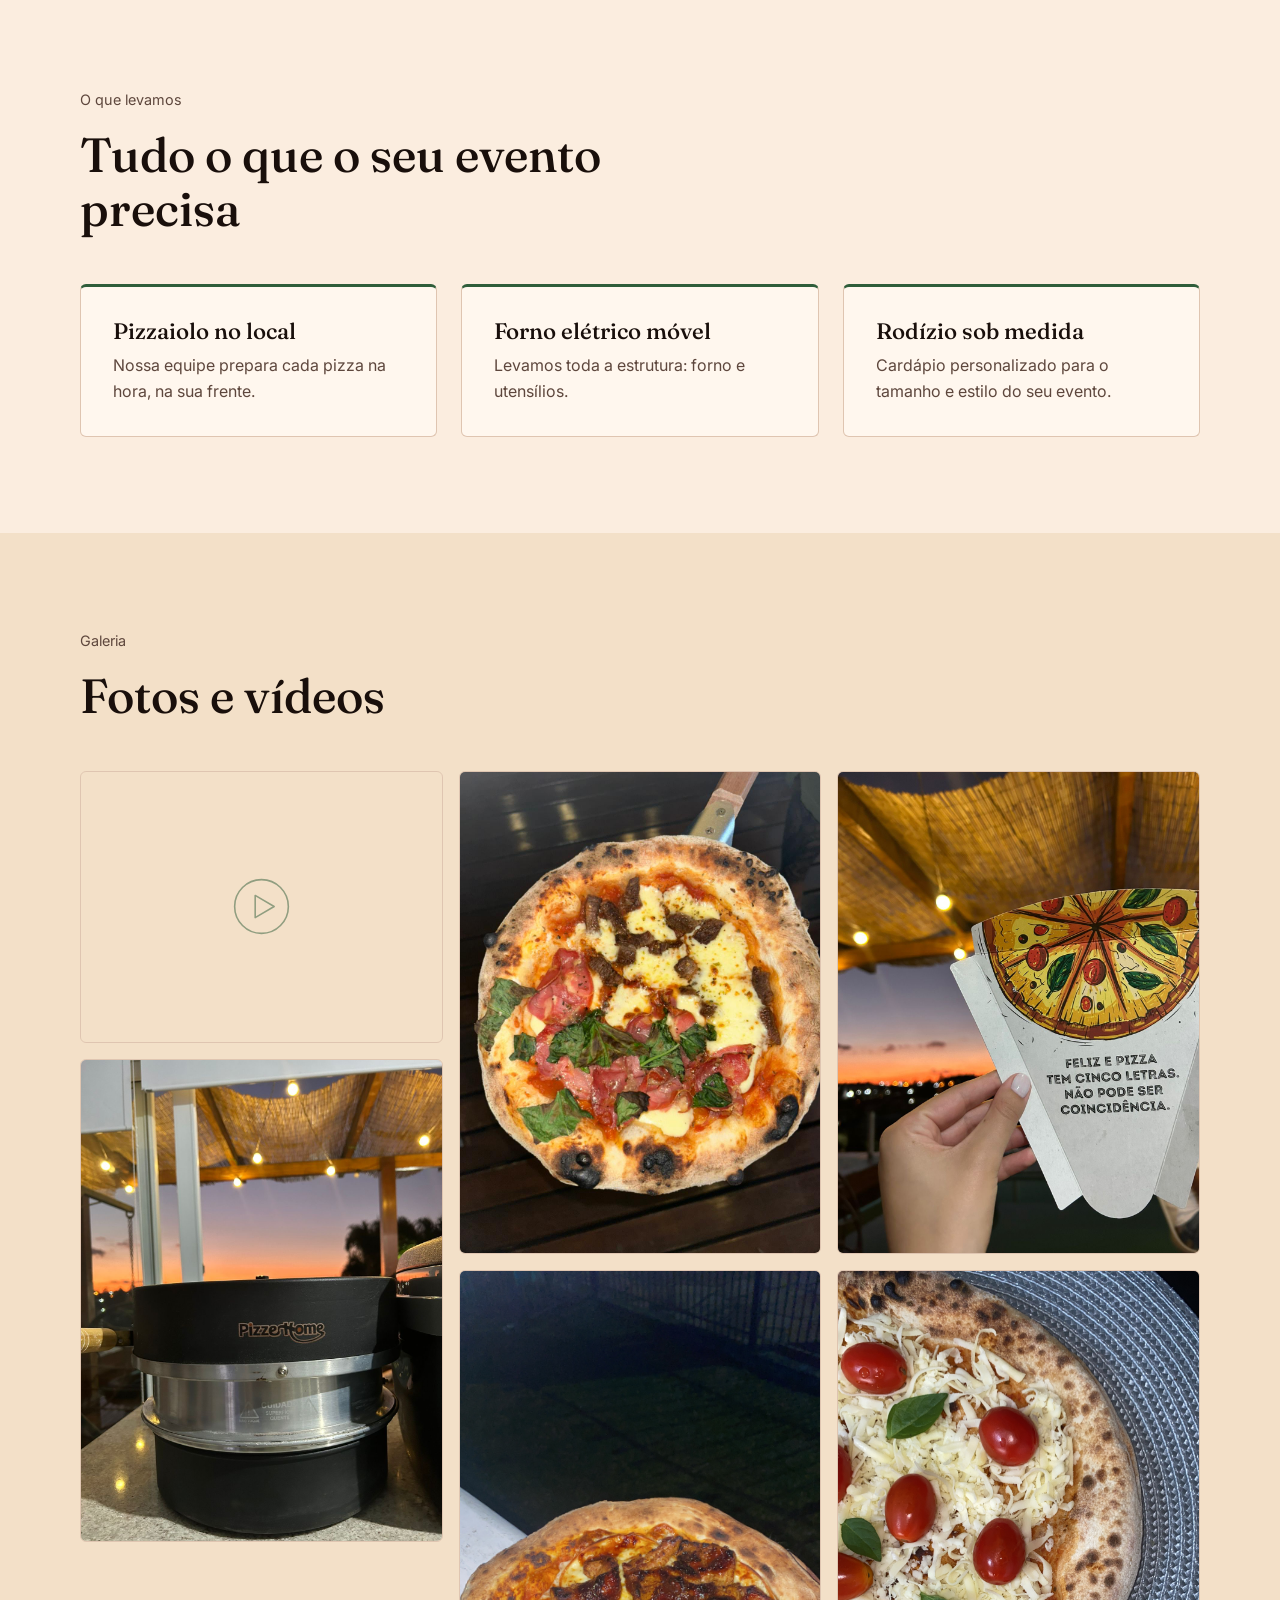
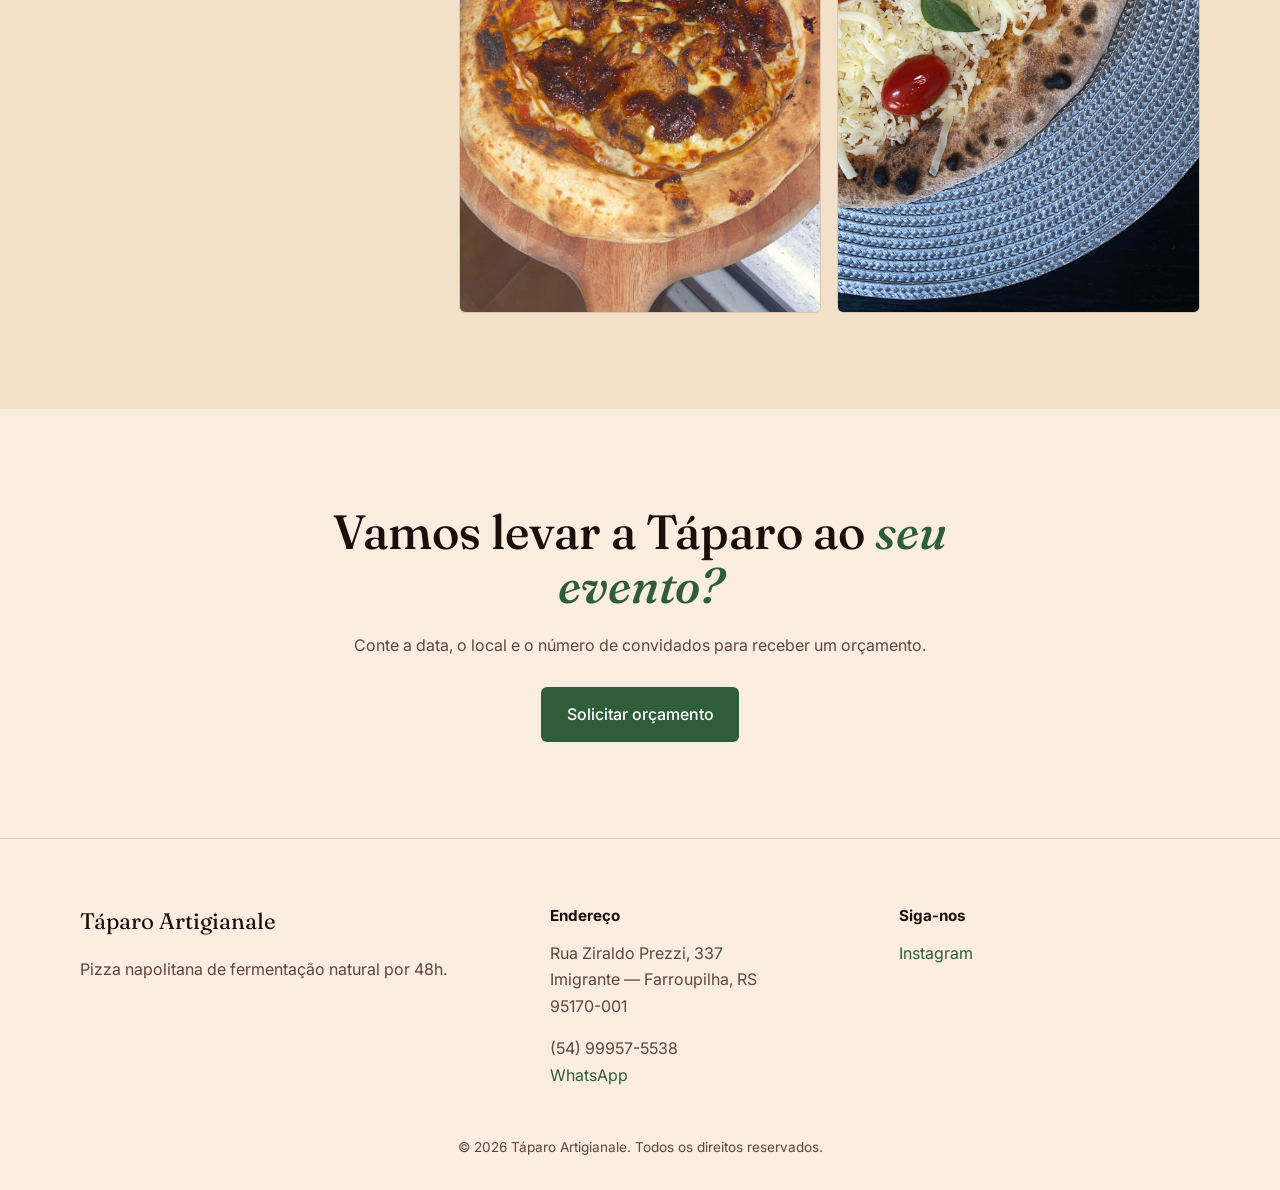
==== commit 58e4f9a6: "commit4" ====
--- a/eventos.html
+++ b/eventos.html
@@ -1,15 +1,21 @@
 <!DOCTYPE html>
 <html lang="pt-BR">
+
 <head>
   <meta charset="UTF-8">
   <meta name="viewport" content="width=device-width, initial-scale=1">
   <title>Pizza em eventos — Táparo Artigianale</title>
-  <meta name="description" content="Pizza artesanal de longa fermentação no seu evento: pizzaiolo no local, forno elétrico móvel e rodízio sob medida.">
+  <link rel="icon" type="image/png" href="./img/favicon.png">
+  <meta name="description"
+    content="Pizza artesanal de longa fermentação no seu evento: pizzaiolo no local, forno elétrico móvel e rodízio sob medida.">
   <link rel="preconnect" href="https://fonts.googleapis.com">
   <link rel="preconnect" href="https://fonts.gstatic.com" crossorigin>
-  <link href="https://fonts.googleapis.com/css2?family=Fraunces:ital,opsz,wght@0,9..144,500;1,9..144,500&family=Inter:wght@400;500;600&display=swap" rel="stylesheet">
+  <link
+    href="https://fonts.googleapis.com/css2?family=Fraunces:ital,opsz,wght@0,9..144,500;1,9..144,500&family=Inter:wght@400;500;600&display=swap"
+    rel="stylesheet">
   <link rel="stylesheet" href="style.css">
 </head>
+
 <body>
 
   <!-- ============ HEADER ============ -->
@@ -40,7 +46,8 @@
         <div class="hero-copy">
           <p class="hero-tag">Pizza em eventos</p>
           <h1>A experiência da verdadeira pizza artesanal, <em>onde o seu evento acontece.</em></h1>
-          <p class="hero-text">Na Táparo Artigianale, acreditamos que uma boa pizza vai muito além do sabor. Ela aproxima pessoas, cria momentos e transforma encontros em memórias.</p>
+          <p class="hero-text">Na Táparo Artigianale, acreditamos que uma boa pizza vai muito além do sabor. Ela
+            aproxima pessoas, cria momentos e transforma encontros em memórias.</p>
           <div class="hero-buttons">
             <a class="btn btn-primary" href="#" data-whatsapp="event">Solicitar orçamento</a>
             <a class="btn btn-ghost" href="#galeria">Ver fotos e vídeos</a>
@@ -48,8 +55,11 @@
         </div>
 
         <!-- FOTO DE CAPA: img/eventos/capa.jpg -->
-        <figure class="photo photo--tall">
-          <img src="img/eventos/capa.jpg" alt="Equipe da Táparo preparando pizzas em um evento" loading="lazy">
+        <figure class="photo photo--tall photo--video">
+          <video autoplay muted loop playsinline preload="metadata" poster="img/eventos/capa.jpg"
+            aria-label="Equipe da Táparo preparando pizzas em um evento">
+            <source src="./img/capa.mov" type="video/mp4">
+          </video>
         </figure>
       </div>
     </section>
@@ -59,16 +69,25 @@
       <div class="container split split--reverse split--top">
         <!-- FOTO: img/eventos/pizzaiolo.jpg -->
         <figure class="photo photo--tall sticky reveal">
-          <img src="img/eventos/pizzaiolo.jpg" alt="Pizzaiolo abrindo a massa à mão diante dos convidados" loading="lazy">
+          <img src="./img/pizzaiolo.jpeg" alt="Pizzaiolo abrindo a massa à mão diante dos convidados"
+            loading="lazy">
         </figure>
 
         <div class="prose reveal">
           <p class="eyebrow">O serviço</p>
           <h2>Uma experiência completa de <em>pizzaria artesanal</em></h2>
-          <p>Por isso, levamos até o seu evento uma experiência completa de pizzaria artesanal. Nossa equipe monta toda a operação no local, com forno móvel, mesas de trabalho, utensílios e ingredientes cuidadosamente selecionados, para que você aproveite cada momento enquanto nós cuidamos de tudo.</p>
-          <p>Cada pizza nasce diante dos seus convidados. Da abertura manual da massa à finalização, todo o processo acontece na hora, revelando a técnica, o cuidado e a paixão que colocamos em cada detalhe. O aroma do forno, o movimento da equipe e o preparo ao vivo fazem parte da experiência, tornando o serviço tão especial quanto as pizzas servidas.</p>
-          <p>Nossas massas passam por um longo processo de fermentação, resultando em uma pizza leve, saborosa e de alta qualidade. Tudo é preparado para oferecer uma experiência autêntica, acolhedora e inesquecível.</p>
-          <p>Seja em casamentos, aniversários, eventos corporativos ou celebrações especiais, a Táparo Artigianale leva até você a essência da pizza artesanal italiana, proporcionando um serviço completo, elegante e memorável para você e seus convidados.</p>
+          <p>Por isso, levamos até o seu evento uma experiência completa de pizzaria artesanal. Nossa equipe monta toda
+            a operação no local, com forno móvel, mesas de trabalho, utensílios e ingredientes cuidadosamente
+            selecionados, para que você aproveite cada momento enquanto nós cuidamos de tudo.</p>
+          <p>Cada pizza nasce diante dos seus convidados. Da abertura manual da massa à finalização, todo o processo
+            acontece na hora, revelando a técnica, o cuidado e a paixão que colocamos em cada detalhe. O aroma do forno,
+            o movimento da equipe e o preparo ao vivo fazem parte da experiência, tornando o serviço tão especial quanto
+            as pizzas servidas.</p>
+          <p>Nossas massas passam por um longo processo de fermentação, resultando em uma pizza leve, saborosa e de alta
+            qualidade. Tudo é preparado para oferecer uma experiência autêntica, acolhedora e inesquecível.</p>
+          <p>Seja em casamentos, aniversários, eventos corporativos ou celebrações especiais, a Táparo Artigianale leva
+            até você a essência da pizza artesanal italiana, proporcionando um serviço completo, elegante e memorável
+            para você e seus convidados.</p>
         </div>
       </div>
     </section>
@@ -144,4 +163,5 @@
   <script src="config.js"></script>
   <script src="script.js"></script>
 </body>
-</html>
+
+</html>
--- a/style.css
+++ b/style.css
@@ -295,20 +295,31 @@
 .hero--compact h1 { max-width: 20ch; font-size: clamp(2.1rem, 4.4vw, 3.5rem); }
 .hero--compact .photo { max-width: 420px; justify-self: center; width: 100%; }
 
-/* galeria: células de altura fixa; vídeos ocupam duas colunas */
-.gallery { display: grid; grid-template-columns: repeat(3, 1fr); grid-auto-rows: 240px; grid-auto-flow: dense; gap: 1rem; }
-.gallery .photo { height: 100%; }
-.media-wide { grid-column: span 2; }
+/* galeria: cada foto e vídeo mantém a proporção original (sem cortes).
+   As mídias se distribuem em colunas, uma abaixo da outra. */
+.gallery { columns: 3; column-gap: 1rem; }
+.gallery .photo { height: auto; margin: 0 0 1rem; break-inside: avoid; }
+.gallery .photo img,
+.gallery .photo video { height: auto; object-fit: contain; }
+.gallery .photo iframe { aspect-ratio: 16 / 9; height: auto; }
+.gallery .photo:has(.is-broken) { aspect-ratio: 4 / 3; }   /* espaço reservado se faltar o arquivo */
 .photo--video { background: var(--sand) var(--video-placeholder) center / 22% no-repeat; }
 
 @media (max-width: 860px) {
   .cards { grid-template-columns: 1fr; }
   .sticky { position: static; }
   .cta-strip .container { flex-direction: column; align-items: flex-start; }
-  .gallery { grid-template-columns: repeat(2, 1fr); grid-auto-rows: 190px; }
+  .gallery { columns: 2; }
   .hero--compact { padding-bottom: 3rem; }
 }
 @media (max-width: 600px) {
-  .gallery { grid-template-columns: 1fr; grid-auto-rows: 220px; }
-  .media-wide { grid-column: auto; }
-}
+  .gallery { columns: 1; }
+}
+
+/* ---------- Opcionais do cardápio e do carrinho ---------- */
+.extras { margin: .5rem 0 0; padding: 0; border: 0; display: grid; gap: .35rem; }
+.extras legend { padding: 0; margin-bottom: .35rem; font-size: .75rem; font-weight: 600; letter-spacing: .06em; text-transform: uppercase; color: var(--muted); }
+.extra { display: grid; grid-template-columns: auto 1fr auto; align-items: center; gap: .5rem; font-size: .88rem; cursor: pointer; }
+.extra input { accent-color: var(--green); width: 16px; height: 16px; }
+.extra em { font-style: normal; color: var(--muted); font-size: .82rem; }
+.cart-extras { display: block; margin-top: .15rem; font-size: .8rem; color: var(--muted); }
